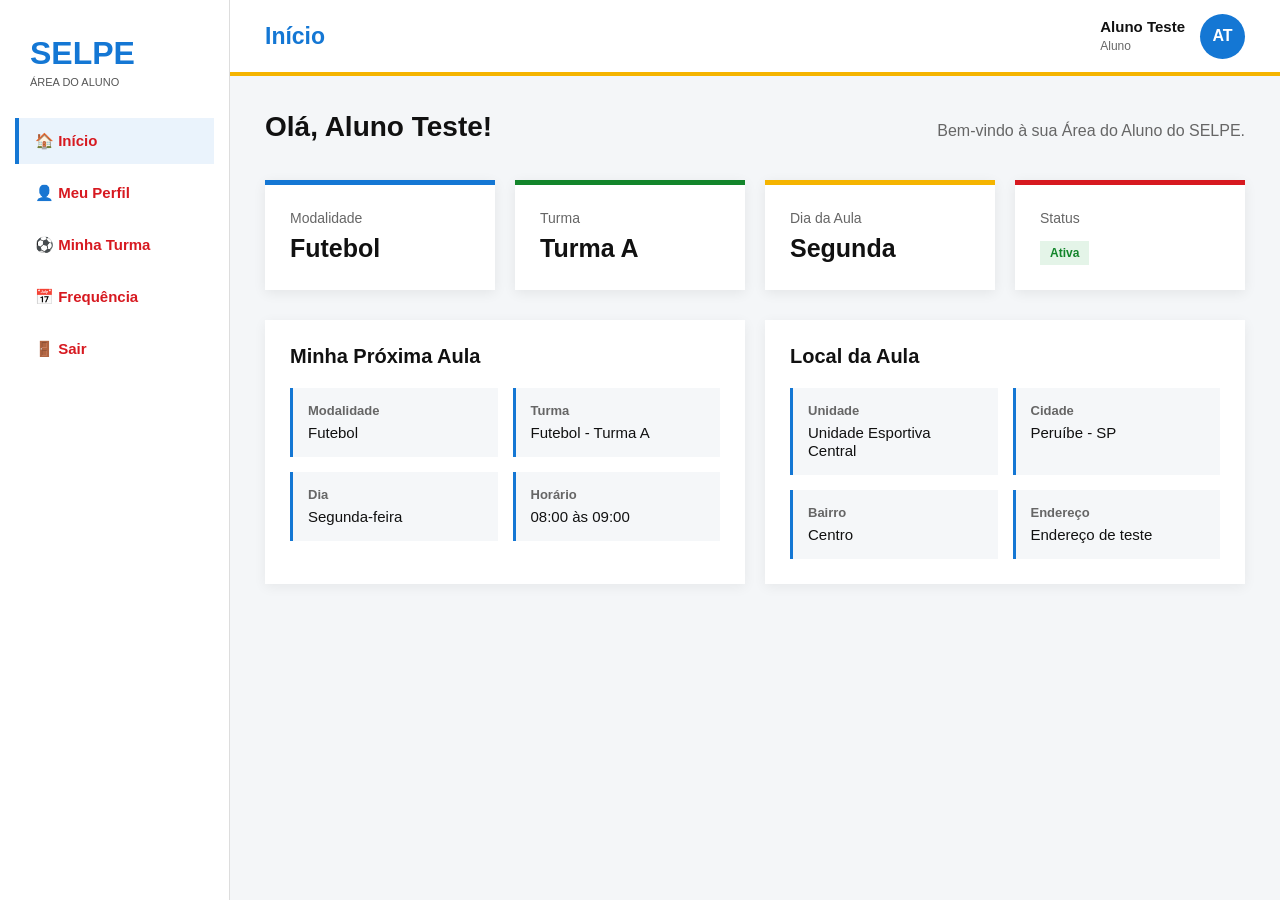
==== aluno.html @ 7cd57594 "Add files via upload Area do Aluno" ====
<!DOCTYPE html>
<html lang="pt-BR">
<head>
    <meta charset="UTF-8">
    <meta name="viewport" content="width=device-width, initial-scale=1.0">

    <title>Área do Aluno - SELPE</title>

    <style>
* {
    margin: 0;
    padding: 0;
    box-sizing: border-box;
}

body {
    font-family: Arial, Helvetica, sans-serif;
    background-color: #f4f6f8;
    color: #111111;
    min-height: 100vh;
}

button,
input,
select,
textarea {
    font-family: inherit;
}

button {
    cursor: pointer;
}

/* =========================
   ESTRUTURA PRINCIPAL
========================= */

.main {
    min-height: 100vh;
    display: flex;
    flex-direction: column;
}

/* =========================
   BARRA SUPERIOR
========================= */

.topbar {
    height: 76px;
    background-color: #ffffff;
    border-bottom: 4px solid #f5b400;

    display: flex;
    justify-content: space-between;
    align-items: center;

    padding: 0 35px;
}

.topbar h2 {
    font-size: 23px;
    color: #1477d4;
}

.aluno-top {
    display: flex;
    align-items: center;
    gap: 15px;
}

.aluno-top strong {
    font-size: 15px;
}

.aluno-top small {
    color: #666666;
    font-size: 12px;
}

.avatar {
    width: 45px;
    height: 45px;

    display: flex;
    justify-content: center;
    align-items: center;

    background-color: #1477d4;
    color: #ffffff;

    font-weight: bold;
    border-radius: 50%;
}

/* =========================
   ÁREA PRINCIPAL
========================= */

.main {
    margin-left: 230px;
}

.content {
    padding: 35px;
    overflow-y: auto;
}

/* =========================
   MENU LATERAL
========================= */

.sidebar {
    position: fixed;
    left: 0;
    top: 0;

    width: 230px;
    height: 100vh;

    background-color: #ffffff;
    border-right: 1px solid #dddddd;

    padding: 25px 15px;

    display: flex;
    flex-direction: column;
}

.logo {
    padding: 10px 15px 30px;
}

.logo h1 {
    font-size: 32px;
    color: #1477d4;
    font-weight: 900;
}

.logo p {
    margin-top: 4px;
    color: #555555;
    font-size: 11px;
    text-transform: uppercase;
}

.menu {
    list-style: none;

    display: flex;
    flex-direction: column;
    gap: 6px;
}

.menu li {
    width: 100%;
}

.menu button {
    width: 100%;

    border: none;
    border-left: 4px solid transparent;

    background-color: transparent;

    text-align: left;

    padding: 14px 16px;

    color: #444444;
    font-size: 15px;
    font-weight: bold;

    transition: 0.2s;
}

.menu button:hover {
    background-color: #f1f4f7;
}

.menu button.active {
    background-color: #eaf3fc;
    color: #1477d4;
    border-left-color: #1477d4;
}

/* =========================
   PÁGINAS
========================= */

.page {
    display: none;
}

.page.active {
    display: block;
}

/* =========================
   CABEÇALHO DA PÁGINA
========================= */

.welcome {
    display: flex;
    justify-content: space-between;
    align-items: center;

    margin-bottom: 30px;
}

.welcome h1 {
    font-size: 28px;
    margin-bottom: 7px;
}

.welcome p {
    color: #666666;
}

/* =========================
   CARDS
========================= */

.cards {
    display: grid;
    grid-template-columns: repeat(4, 1fr);

    gap: 20px;

    margin-bottom: 30px;
}

.card {
    background-color: #ffffff;

    border-top: 5px solid #1477d4;

    padding: 25px;

    box-shadow: 0 3px 12px rgba(0, 0, 0, 0.07);

    display: flex;
    flex-direction: column;

    gap: 8px;
}

.card:nth-child(2) {
    border-top-color: #13852b;
}

.card:nth-child(3) {
    border-top-color: #f5b400;
}

.card:nth-child(4) {
    border-top-color: #d71920;
}

.card h3 {
    color: #666666;
    font-size: 14px;
    font-weight: normal;
}

.card .value {
    font-size: 25px;
    font-weight: bold;
}

/* =========================
   STATUS
========================= */

.status {
    display: inline-block;

    padding: 5px 10px;

    font-size: 12px;
    font-weight: bold;
}

.status.ativo {
    background-color: #e4f4e8;
    color: #13852b;
}

/* =========================
   GRID DE PAINÉIS
========================= */

.grid {
    display: grid;
    grid-template-columns: 1fr 1fr;

    gap: 20px;
}

/* =========================
   PAINÉIS
========================= */

.box {
    background-color: #ffffff;

    padding: 25px;

    box-shadow: 0 3px 12px rgba(0, 0, 0, 0.06);

    margin-bottom: 25px;
}

.box h2 {
    margin-bottom: 20px;

    font-size: 20px;
}

/* =========================
   INFORMAÇÕES
========================= */

.info {
    display: grid;

    grid-template-columns: 1fr 1fr;

    gap: 15px;
}

.info-item {
    padding: 15px;

    background-color: #f5f7f9;

    border-left: 3px solid #1477d4;
}

.info-item strong {
    display: block;

    margin-bottom: 6px;

    color: #666666;

    font-size: 13px;
}

.info-item span {
    font-size: 15px;
}

/* =========================
   TABELA
========================= */

table {
    width: 100%;

    border-collapse: collapse;
}

th,
td {
    padding: 15px;

    text-align: left;

    border-bottom: 1px solid #eeeeee;
}

th {
    background-color: #1477d4;

    color: #ffffff;

    font-size: 14px;
}

td {
    font-size: 14px;
}

tr:hover td {
    background-color: #f7f9fb;
}

/* =========================
   FREQUÊNCIA
========================= */

.frequencia-vazia {
    background-color: #ffffff;

    padding: 35px;

    color: #777777;

    text-align: center;

    border: 1px dashed #cccccc;
}

.frequencia-vazia .icone {
    font-size: 40px;

    margin-bottom: 15px;
}

.frequencia-vazia h3 {
    color: #444444;

    margin-bottom: 8px;
}

/* =========================
   BOTÃO SAIR
========================= */

.menu button:last-child {
    color: #d71920;
}

.menu button:last-child:hover {
    background-color: #fff1f1;
}

/* =========================
   RESPONSIVO
========================= */

@media (max-width: 1100px) {

    .cards {
        grid-template-columns: repeat(2, 1fr);
    }

    .grid {
        grid-template-columns: 1fr;
    }
}

@media (max-width: 700px) {

    .sidebar {
        position: static;

        width: 100%;
        height: auto;

        border-right: none;
        border-bottom: 1px solid #dddddd;

        padding: 10px;
    }

    .logo {
        padding: 10px;

        text-align: center;
    }

    .menu {
        flex-direction: row;

        overflow-x: auto;

        gap: 5px;
    }

    .menu li {
        min-width: 130px;
    }

    .menu button {
        border-left: none;

        border-bottom: 3px solid transparent;

        white-space: nowrap;
    }

    .menu button.active {
        border-left: none;

        border-bottom-color: #1477d4;
    }

    .main {
        margin-left: 0;
    }

    .topbar {
        padding: 0 15px;
    }

    .content {
        padding: 20px;
    }

    .cards {
        grid-template-columns: 1fr;
    }

    .info {
        grid-template-columns: 1fr;
    }

    .welcome {
        display: block;
    }
}

@media (max-width: 450px) {

    .topbar h2 {
        font-size: 19px;
    }

    .aluno-top strong,
    .aluno-top small {
        display: none;
    }

    .content {
        padding: 15px;
    }

    .box {
        padding: 18px;
    }

    .card {
        padding: 20px;
    }

    table {
        min-width: 600px;
    }
}  
    </style>
</head>

<body>

    <!-- =========================
         MENU LATERAL
    ========================= -->

    <aside class="sidebar">

        <div class="logo">
            <h1>SELPE</h1>
            <p>Área do Aluno</p>
        </div>

        <ul class="menu">

            <li>
                <button class="active" onclick="mostrarPagina('inicio', this)">
                    🏠 Início
                </button>
            </li>

            <li>
                <button onclick="mostrarPagina('perfil', this)">
                    👤 Meu Perfil
                </button>
            </li>

            <li>
                <button onclick="mostrarPagina('turma', this)">
                    ⚽ Minha Turma
                </button>
            </li>

            <li>
                <button onclick="mostrarPagina('frequencia', this)">
                    📅 Frequência
                </button>
            </li>

            <li>
                <button onclick="sair()">
                    🚪 Sair
                </button>
            </li>

        </ul>

    </aside>


    <!-- =========================
         ÁREA PRINCIPAL
    ========================= -->

    <main class="main">

        <!-- TOPO -->

        <header class="topbar">

            <h2 id="tituloPagina">
                Início
            </h2>

            <div class="aluno-top">

                <div>
                    <strong>Aluno Teste</strong>
                    <br>
                    <small>Aluno</small>
                </div>

                <div class="avatar">
                    AT
                </div>

            </div>

        </header>


        <div class="content">


            <!-- =========================
                 INÍCIO
            ========================= -->

            <section id="inicio" class="page active">

                <div class="welcome">

                    <h1>Olá, Aluno Teste!</h1>

                    <p>
                        Bem-vindo à sua Área do Aluno do SELPE.
                    </p>

                </div>


                <div class="cards">

                    <div class="card">
                        <h3>Modalidade</h3>
                        <div class="value">Futebol</div>
                    </div>

                    <div class="card">
                        <h3>Turma</h3>
                        <div class="value">Turma A</div>
                    </div>

                    <div class="card">
                        <h3>Dia da Aula</h3>
                        <div class="value">Segunda</div>
                    </div>

                    <div class="card">
                        <h3>Status</h3>
                        <div class="value">
                            <span class="status ativo">
                                Ativa
                            </span>
                        </div>
                    </div>

                </div>


                <div class="grid">

                    <div class="box">

                        <h2>Minha Próxima Aula</h2>

                        <div class="info">

                            <div class="info-item">
                                <strong>Modalidade</strong>
                                <span>Futebol</span>
                            </div>

                            <div class="info-item">
                                <strong>Turma</strong>
                                <span>Futebol - Turma A</span>
                            </div>

                            <div class="info-item">
                                <strong>Dia</strong>
                                <span>Segunda-feira</span>
                            </div>

                            <div class="info-item">
                                <strong>Horário</strong>
                                <span>08:00 às 09:00</span>
                            </div>

                        </div>

                    </div>


                    <div class="box">

                        <h2>Local da Aula</h2>

                        <div class="info">

                            <div class="info-item">
                                <strong>Unidade</strong>
                                <span>
                                    Unidade Esportiva Central
                                </span>
                            </div>

                            <div class="info-item">
                                <strong>Cidade</strong>
                                <span>Peruíbe - SP</span>
                            </div>

                            <div class="info-item">
                                <strong>Bairro</strong>
                                <span>Centro</span>
                            </div>

                            <div class="info-item">
                                <strong>Endereço</strong>
                                <span>Endereço de teste</span>
                            </div>

                        </div>

                    </div>

                </div>

            </section>


            <!-- =========================
                 PERFIL
            ========================= -->

            <section id="perfil" class="page">

                <div class="box">

                    <h2>Meu Perfil</h2>

                    <div class="info">

                        <div class="info-item">
                            <strong>Nome completo</strong>
                            <span>Aluno Teste</span>
                        </div>

                        <div class="info-item">
                            <strong>CPF</strong>
                            <span>000.000.000-00</span>
                        </div>

                        <div class="info-item">
                            <strong>Data de nascimento</strong>
                            <span>01/01/2010</span>
                        </div>

                        <div class="info-item">
                            <strong>Telefone</strong>
                            <span>(13) 99999-9999</span>
                        </div>

                        <div class="info-item">
                            <strong>E-mail</strong>
                            <span>aluno@teste.com</span>
                        </div>

                        <div class="info-item">
                            <strong>Cidade</strong>
                            <span>Peruíbe - SP</span>
                        </div>

                        <div class="info-item">
                            <strong>Status</strong>
                            <span>
                                <span class="status ativo">
                                    Ativo
                                </span>
                            </span>
                        </div>

                    </div>

                </div>

            </section>


            <!-- =========================
                 TURMA
            ========================= -->

            <section id="turma" class="page">

                <div class="box">

                    <h2>Minha Turma</h2>

                    <table>

                        <thead>
                            <tr>
                                <th>Informação</th>
                                <th>Dados</th>
                            </tr>
                        </thead>

                        <tbody>

                            <tr>
                                <td>Turma</td>
                                <td>Futebol - Turma A</td>
                            </tr>

                            <tr>
                                <td>Modalidade</td>
                                <td>Futebol</td>
                            </tr>

                            <tr>
                                <td>Dia</td>
                                <td>Segunda-feira</td>
                            </tr>

                            <tr>
                                <td>Horário</td>
                                <td>08:00 às 09:00</td>
                            </tr>

                            <tr>
                                <td>Unidade</td>
                                <td>Unidade Esportiva Central</td>
                            </tr>

                            <tr>
                                <td>Localização</td>
                                <td>Centro - Peruíbe/SP</td>
                            </tr>

                            <tr>
                                <td>Inscrição</td>
                                <td>
                                    <span class="status ativo">
                                        Ativa
                                    </span>
                                </td>
                            </tr>

                        </tbody>

                    </table>

                </div>

            </section>


            <!-- =========================
                 FREQUÊNCIA
            ========================= -->

            <section id="frequencia" class="page">

                <div class="box">

                    <h2>Minha Frequência</h2>

                    <div class="frequencia-vazia">

                        <div class="icone">
                            📅
                        </div>

                        <h3>
                            Nenhum registro de frequência
                        </h3>

                        <p>
                            Ainda não existem registros de presença
                            cadastrados para este aluno.
                        </p>

                    </div>

                </div>

            </section>

        </div>

    </main>


    <!-- =========================
         JAVASCRIPT
    ========================= -->

    <script>

        function mostrarPagina(pagina, botao) {

            // Esconde todas as páginas
            const paginas = document.querySelectorAll(".page");

            paginas.forEach(function(page) {
                page.classList.remove("active");
            });


            // Mostra a página escolhida
            document.getElementById(pagina).classList.add("active");


            // Remove o active de todos os botões
            const botoes = document.querySelectorAll(".menu button");

            botoes.forEach(function(btn) {
                btn.classList.remove("active");
            });


            // Ativa o botão selecionado
            botao.classList.add("active");


            // Altera o título da página
            const titulos = {
                inicio: "Início",
                perfil: "Meu Perfil",
                turma: "Minha Turma",
                frequencia: "Frequência"
            };

            document.getElementById("tituloPagina").textContent =
                titulos[pagina];
        }


        function sair() {

            alert("Você saiu da Área do Aluno.");

            // Volta para a página inicial
            mostrarPagina(
                "inicio",
                document.querySelector(".menu button")
            );
        }

    </script>

</body>
</html>
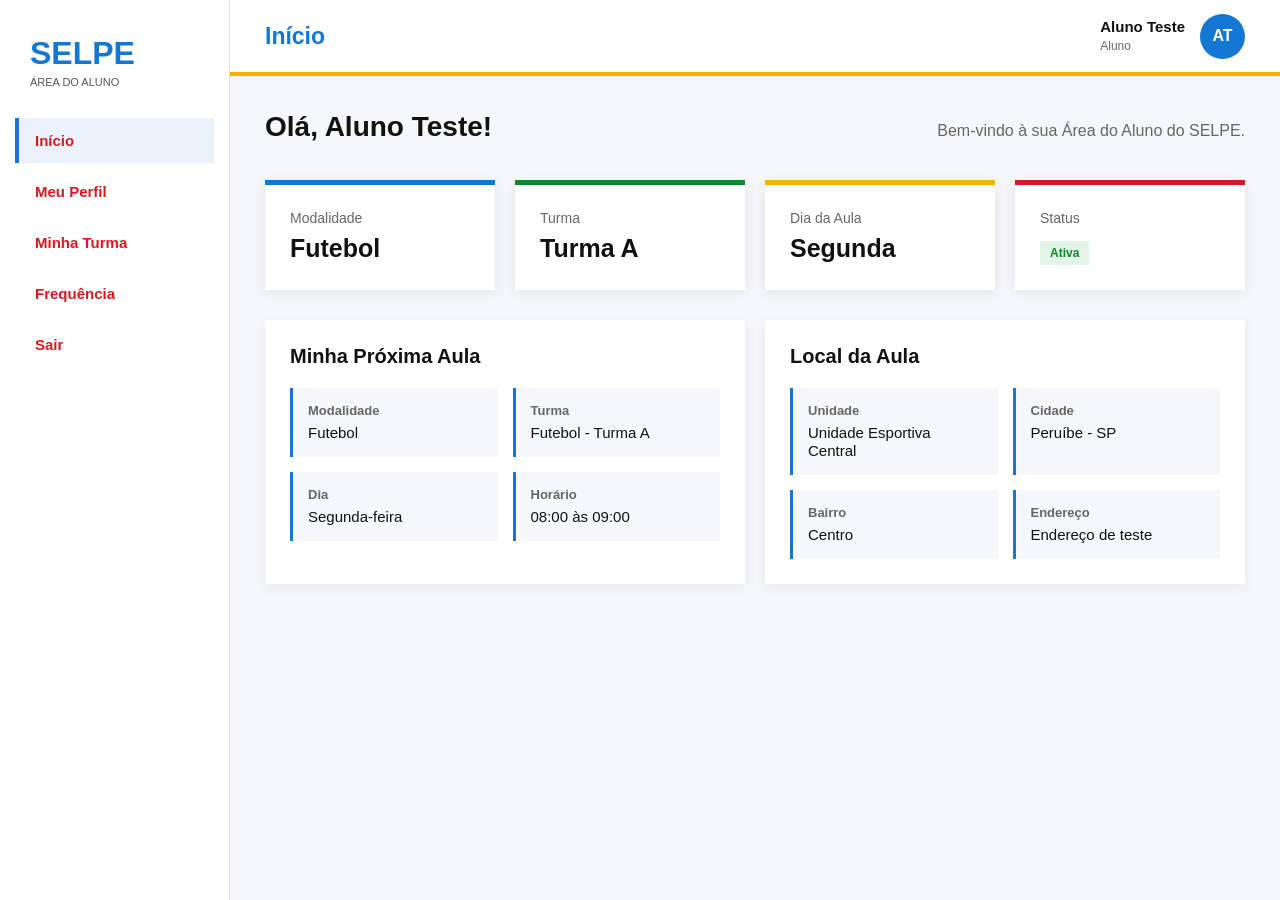
==== commit aab2db05: "Update aluno.html" ====
--- a/aluno.html
+++ b/aluno.html
@@ -31,20 +31,12 @@
     cursor: pointer;
 }
 
-/* =========================
-   ESTRUTURA PRINCIPAL
-========================= */
-
 .main {
     min-height: 100vh;
     display: flex;
     flex-direction: column;
 }
 
-/* =========================
-   BARRA SUPERIOR
-========================= */
-
 .topbar {
     height: 76px;
     background-color: #ffffff;
@@ -92,10 +84,6 @@
     border-radius: 50%;
 }
 
-/* =========================
-   ÁREA PRINCIPAL
-========================= */
-
 .main {
     margin-left: 230px;
 }
@@ -104,10 +92,6 @@
     padding: 35px;
     overflow-y: auto;
 }
-
-/* =========================
-   MENU LATERAL
-========================= */
 
 .sidebar {
     position: fixed;
@@ -184,10 +168,6 @@
     border-left-color: #1477d4;
 }
 
-/* =========================
-   PÁGINAS
-========================= */
-
 .page {
     display: none;
 }
@@ -195,10 +175,6 @@
 .page.active {
     display: block;
 }
-
-/* =========================
-   CABEÇALHO DA PÁGINA
-========================= */
 
 .welcome {
     display: flex;
@@ -217,10 +193,6 @@
     color: #666666;
 }
 
-/* =========================
-   CARDS
-========================= */
-
 .cards {
     display: grid;
     grid-template-columns: repeat(4, 1fr);
@@ -268,10 +240,6 @@
     font-weight: bold;
 }
 
-/* =========================
-   STATUS
-========================= */
-
 .status {
     display: inline-block;
 
@@ -286,10 +254,6 @@
     color: #13852b;
 }
 
-/* =========================
-   GRID DE PAINÉIS
-========================= */
-
 .grid {
     display: grid;
     grid-template-columns: 1fr 1fr;
@@ -297,10 +261,6 @@
     gap: 20px;
 }
 
-/* =========================
-   PAINÉIS
-========================= */
-
 .box {
     background-color: #ffffff;
 
@@ -317,10 +277,6 @@
     font-size: 20px;
 }
 
-/* =========================
-   INFORMAÇÕES
-========================= */
-
 .info {
     display: grid;
 
@@ -350,10 +306,6 @@
 .info-item span {
     font-size: 15px;
 }
-
-/* =========================
-   TABELA
-========================= */
 
 table {
     width: 100%;
@@ -386,10 +338,6 @@
     background-color: #f7f9fb;
 }
 
-/* =========================
-   FREQUÊNCIA
-========================= */
-
 .frequencia-vazia {
     background-color: #ffffff;
 
@@ -414,10 +362,6 @@
     margin-bottom: 8px;
 }
 
-/* =========================
-   BOTÃO SAIR
-========================= */
-
 .menu button:last-child {
     color: #d71920;
 }
@@ -425,10 +369,6 @@
 .menu button:last-child:hover {
     background-color: #fff1f1;
 }
-
-/* =========================
-   RESPONSIVO
-========================= */
 
 @media (max-width: 1100px) {
 
@@ -544,9 +484,6 @@
 
 <body>
 
-    <!-- =========================
-         MENU LATERAL
-    ========================= -->
 
     <aside class="sidebar">
 
@@ -559,42 +496,37 @@
 
             <li>
                 <button class="active" onclick="mostrarPagina('inicio', this)">
-                    🏠 Início
+                     Início
                 </button>
             </li>
 
             <li>
                 <button onclick="mostrarPagina('perfil', this)">
-                    👤 Meu Perfil
+                 Meu Perfil
                 </button>
             </li>
 
             <li>
                 <button onclick="mostrarPagina('turma', this)">
-                    ⚽ Minha Turma
+                    Minha Turma
                 </button>
             </li>
 
             <li>
                 <button onclick="mostrarPagina('frequencia', this)">
-                    📅 Frequência
+                    Frequência
                 </button>
             </li>
 
             <li>
                 <button onclick="sair()">
-                    🚪 Sair
+                     Sair
                 </button>
             </li>
 
         </ul>
 
     </aside>
-
-
-    <!-- =========================
-         ÁREA PRINCIPAL
-    ========================= -->
 
     <main class="main">
 
@@ -624,11 +556,6 @@
 
 
         <div class="content">
-
-
-            <!-- =========================
-                 INÍCIO
-            ========================= -->
 
             <section id="inicio" class="page active">
 
@@ -741,11 +668,6 @@
 
             </section>
 
-
-            <!-- =========================
-                 PERFIL
-            ========================= -->
-
             <section id="perfil" class="page">
 
                 <div class="box">
@@ -799,11 +721,6 @@
 
             </section>
 
-
-            <!-- =========================
-                 TURMA
-            ========================= -->
-
             <section id="turma" class="page">
 
                 <div class="box">
@@ -864,14 +781,317 @@
 
                     </table>
 
+                </div><!DOCTYPE html>
+<html lang="pt-BR">
+<head>
+    <meta charset="UTF-8">
+    <meta name="viewport" content="width=device-width, initial-scale=1.0">
+
+    <title>Área do Aluno - SELPE</title>
+    <link rel="stylesheet" href="aluno.css">
+</head>
+
+<body>
+
+    <aside class="sidebar">
+
+        <div class="logo">
+            <h1>SELPE</h1>
+            <p>Área do Aluno</p>
+        </div>
+
+        <ul class="menu">
+
+            <li>
+                <button class="active" onclick="mostrarPagina('inicio', this)">
+                     Início
+                </button>
+            </li>
+
+            <li>
+                <button onclick="mostrarPagina('perfil', this)">
+                     Meu Perfil
+                </button>
+            </li>
+
+            <li>
+                <button onclick="mostrarPagina('turma', this)">
+                     Minha Turma
+                </button>
+            </li>
+
+            <li>
+                <button onclick="mostrarPagina('frequencia', this)">
+                     Frequência
+                </button>
+            </li>
+
+            <li>
+                <button onclick="sair()">
+                     Sair
+                </button>
+            </li>
+
+        </ul>
+
+    </aside>
+
+    <main class="main">
+
+        <!-- TOPO -->
+
+        <header class="topbar">
+
+            <h2 id="tituloPagina">
+                Início
+            </h2>
+
+            <div class="aluno-top">
+
+                <div>
+                    <strong>Aluno Teste</strong>
+                    <br>
+                    <small>Aluno</small>
+                </div>
+
+                <div class="avatar">
+                    AT
+                </div>
+
+            </div>
+
+        </header>
+
+
+        <div class="content">
+
+            <section id="inicio" class="page active">
+
+                <div class="welcome">
+
+                    <h1>Olá, Aluno Teste!</h1>
+
+                    <p>
+                        Bem-vindo à sua Área do Aluno do SELPE.
+                    </p>
+
+                </div>
+
+
+                <div class="cards">
+
+                    <div class="card">
+                        <h3>Modalidade</h3>
+                        <div class="value">Futebol</div>
+                    </div>
+
+                    <div class="card">
+                        <h3>Turma</h3>
+                        <div class="value">Turma A</div>
+                    </div>
+
+                    <div class="card">
+                        <h3>Dia da Aula</h3>
+                        <div class="value">Segunda</div>
+                    </div>
+
+                    <div class="card">
+                        <h3>Status</h3>
+                        <div class="value">
+                            <span class="status ativo">
+                                Ativa
+                            </span>
+                        </div>
+                    </div>
+
+                </div>
+
+
+                <div class="grid">
+
+                    <div class="box">
+
+                        <h2>Minha Próxima Aula</h2>
+
+                        <div class="info">
+
+                            <div class="info-item">
+                                <strong>Modalidade</strong>
+                                <span>Futebol</span>
+                            </div>
+
+                            <div class="info-item">
+                                <strong>Turma</strong>
+                                <span>Futebol - Turma A</span>
+                            </div>
+
+                            <div class="info-item">
+                                <strong>Dia</strong>
+                                <span>Segunda-feira</span>
+                            </div>
+
+                            <div class="info-item">
+                                <strong>Horário</strong>
+                                <span>08:00 às 09:00</span>
+                            </div>
+
+                        </div>
+
+                    </div>
+
+
+                    <div class="box">
+
+                        <h2>Local da Aula</h2>
+
+                        <div class="info">
+
+                            <div class="info-item">
+                                <strong>Unidade</strong>
+                                <span>
+                                    Unidade Esportiva Central
+                                </span>
+                            </div>
+
+                            <div class="info-item">
+                                <strong>Cidade</strong>
+                                <span>Peruíbe - SP</span>
+                            </div>
+
+                            <div class="info-item">
+                                <strong>Bairro</strong>
+                                <span>Centro</span>
+                            </div>
+
+                            <div class="info-item">
+                                <strong>Endereço</strong>
+                                <span>Endereço de teste</span>
+                            </div>
+
+                        </div>
+
+                    </div>
+
                 </div>
 
             </section>
 
-
-            <!-- =========================
-                 FREQUÊNCIA
-            ========================= -->
+            <section id="perfil" class="page">
+
+                <div class="box">
+
+                    <h2>Meu Perfil</h2>
+
+                    <div class="info">
+
+                        <div class="info-item">
+                            <strong>Nome completo</strong>
+                            <span>Aluno Teste</span>
+                        </div>
+
+                        <div class="info-item">
+                            <strong>CPF</strong>
+                            <span>000.000.000-00</span>
+                        </div>
+
+                        <div class="info-item">
+                            <strong>Data de nascimento</strong>
+                            <span>01/01/2010</span>
+                        </div>
+
+                        <div class="info-item">
+                            <strong>Telefone</strong>
+                            <span>(13) 99999-9999</span>
+                        </div>
+
+                        <div class="info-item">
+                            <strong>E-mail</strong>
+                            <span>aluno@teste.com</span>
+                        </div>
+
+                        <div class="info-item">
+                            <strong>Cidade</strong>
+                            <span>Peruíbe - SP</span>
+                        </div>
+
+                        <div class="info-item">
+                            <strong>Status</strong>
+                            <span>
+                                <span class="status ativo">
+                                    Ativo
+                                </span>
+                            </span>
+                        </div>
+
+                    </div>
+
+                </div>
+
+            </section>
+
+            <section id="turma" class="page">
+
+                <div class="box">
+
+                    <h2>Minha Turma</h2>
+
+                    <table>
+
+                        <thead>
+                            <tr>
+                                <th>Informação</th>
+                                <th>Dados</th>
+                            </tr>
+                        </thead>
+
+                        <tbody>
+
+                            <tr>
+                                <td>Turma</td>
+                                <td>Futebol - Turma A</td>
+                            </tr>
+
+                            <tr>
+                                <td>Modalidade</td>
+                                <td>Futebol</td>
+                            </tr>
+
+                            <tr>
+                                <td>Dia</td>
+                                <td>Segunda-feira</td>
+                            </tr>
+
+                            <tr>
+                                <td>Horário</td>
+                                <td>08:00 às 09:00</td>
+                            </tr>
+
+                            <tr>
+                                <td>Unidade</td>
+                                <td>Unidade Esportiva Central</td>
+                            </tr>
+
+                            <tr>
+                                <td>Localização</td>
+                                <td>Centro - Peruíbe/SP</td>
+                            </tr>
+
+                            <tr>
+                                <td>Inscrição</td>
+                                <td>
+                                    <span class="status ativo">
+                                        Ativa
+                                    </span>
+                                </td>
+                            </tr>
+
+                        </tbody>
+
+                    </table>
+
+                </div>
+
+            </section>
 
             <section id="frequencia" class="page">
 
@@ -882,7 +1102,7 @@
                     <div class="frequencia-vazia">
 
                         <div class="icone">
-                            📅
+                            
                         </div>
 
                         <h3>
@@ -904,64 +1124,41 @@
 
     </main>
 
-
-    <!-- =========================
-         JAVASCRIPT
-    ========================= -->
-
-    <script>
-
-        function mostrarPagina(pagina, botao) {
-
-            // Esconde todas as páginas
-            const paginas = document.querySelectorAll(".page");
-
-            paginas.forEach(function(page) {
-                page.classList.remove("active");
-            });
-
-
-            // Mostra a página escolhida
-            document.getElementById(pagina).classList.add("active");
-
-
-            // Remove o active de todos os botões
-            const botoes = document.querySelectorAll(".menu button");
-
-            botoes.forEach(function(btn) {
-                btn.classList.remove("active");
-            });
-
-
-            // Ativa o botão selecionado
-            botao.classList.add("active");
-
-
-            // Altera o título da página
-            const titulos = {
-                inicio: "Início",
-                perfil: "Meu Perfil",
-                turma: "Minha Turma",
-                frequencia: "Frequência"
-            };
-
-            document.getElementById("tituloPagina").textContent =
-                titulos[pagina];
-        }
-
-
-        function sair() {
-
-            alert("Você saiu da Área do Aluno.");
-
-            // Volta para a página inicial
-            mostrarPagina(
-                "inicio",
-                document.querySelector(".menu button")
-            );
-        }
-
-    </script>
-
+    <script src="aluno.js"></script>
 </body>
-</html>+</html>
+
+            </section>
+
+            <section id="frequencia" class="page">
+
+                <div class="box">
+
+                    <h2>Minha Frequência</h2>
+
+                    <div class="frequencia-vazia">
+
+                        <div class="icone">
+                            
+                        </div>
+
+                        <h3>
+                            Nenhum registro de frequência
+                        </h3>
+
+                        <p>
+                            Ainda não existem registros de presença
+                            cadastrados para este aluno.
+                        </p>
+
+                    </div>
+
+                </div>
+
+            </section>
+
+        </div>
+
+    </main>
+</body>
+</html>
--- a/aluno.css
+++ b/aluno.css
@@ -0,0 +1,532 @@
+* {
+    margin: 0;
+    padding: 0;
+    box-sizing: border-box;
+}
+
+body {
+    font-family: Arial, Helvetica, sans-serif;
+    background-color: #f4f6f8;
+    color: #111111;
+    min-height: 100vh;
+}
+
+button,
+input,
+select,
+textarea {
+    font-family: inherit;
+}
+
+button {
+    cursor: pointer;
+}
+
+/* =========================
+   ESTRUTURA PRINCIPAL
+========================= */
+
+.main {
+    min-height: 100vh;
+    display: flex;
+    flex-direction: column;
+}
+
+/* =========================
+   BARRA SUPERIOR
+========================= */
+
+.topbar {
+    height: 76px;
+    background-color: #ffffff;
+    border-bottom: 4px solid #f5b400;
+
+    display: flex;
+    justify-content: space-between;
+    align-items: center;
+
+    padding: 0 35px;
+}
+
+.topbar h2 {
+    font-size: 23px;
+    color: #1477d4;
+}
+
+.aluno-top {
+    display: flex;
+    align-items: center;
+    gap: 15px;
+}
+
+.aluno-top strong {
+    font-size: 15px;
+}
+
+.aluno-top small {
+    color: #666666;
+    font-size: 12px;
+}
+
+.avatar {
+    width: 45px;
+    height: 45px;
+
+    display: flex;
+    justify-content: center;
+    align-items: center;
+
+    background-color: #1477d4;
+    color: #ffffff;
+
+    font-weight: bold;
+    border-radius: 50%;
+}
+
+/* =========================
+   ÁREA PRINCIPAL
+========================= */
+
+.main {
+    margin-left: 230px;
+}
+
+.content {
+    padding: 35px;
+    overflow-y: auto;
+}
+
+/* =========================
+   MENU LATERAL
+========================= */
+
+.sidebar {
+    position: fixed;
+    left: 0;
+    top: 0;
+
+    width: 230px;
+    height: 100vh;
+
+    background-color: #ffffff;
+    border-right: 1px solid #dddddd;
+
+    padding: 25px 15px;
+
+    display: flex;
+    flex-direction: column;
+}
+
+.logo {
+    padding: 10px 15px 30px;
+}
+
+.logo h1 {
+    font-size: 32px;
+    color: #1477d4;
+    font-weight: 900;
+}
+
+.logo p {
+    margin-top: 4px;
+    color: #555555;
+    font-size: 11px;
+    text-transform: uppercase;
+}
+
+.menu {
+    list-style: none;
+
+    display: flex;
+    flex-direction: column;
+    gap: 6px;
+}
+
+.menu li {
+    width: 100%;
+}
+
+.menu button {
+    width: 100%;
+
+    border: none;
+    border-left: 4px solid transparent;
+
+    background-color: transparent;
+
+    text-align: left;
+
+    padding: 14px 16px;
+
+    color: #444444;
+    font-size: 15px;
+    font-weight: bold;
+
+    transition: 0.2s;
+}
+
+.menu button:hover {
+    background-color: #f1f4f7;
+}
+
+.menu button.active {
+    background-color: #eaf3fc;
+    color: #1477d4;
+    border-left-color: #1477d4;
+}
+
+/* =========================
+   PÁGINAS
+========================= */
+
+.page {
+    display: none;
+}
+
+.page.active {
+    display: block;
+}
+
+/* =========================
+   CABEÇALHO DA PÁGINA
+========================= */
+
+.welcome {
+    display: flex;
+    justify-content: space-between;
+    align-items: center;
+
+    margin-bottom: 30px;
+}
+
+.welcome h1 {
+    font-size: 28px;
+    margin-bottom: 7px;
+}
+
+.welcome p {
+    color: #666666;
+}
+
+/* =========================
+   CARDS
+========================= */
+
+.cards {
+    display: grid;
+    grid-template-columns: repeat(4, 1fr);
+
+    gap: 20px;
+
+    margin-bottom: 30px;
+}
+
+.card {
+    background-color: #ffffff;
+
+    border-top: 5px solid #1477d4;
+
+    padding: 25px;
+
+    box-shadow: 0 3px 12px rgba(0, 0, 0, 0.07);
+
+    display: flex;
+    flex-direction: column;
+
+    gap: 8px;
+}
+
+.card:nth-child(2) {
+    border-top-color: #13852b;
+}
+
+.card:nth-child(3) {
+    border-top-color: #f5b400;
+}
+
+.card:nth-child(4) {
+    border-top-color: #d71920;
+}
+
+.card h3 {
+    color: #666666;
+    font-size: 14px;
+    font-weight: normal;
+}
+
+.card .value {
+    font-size: 25px;
+    font-weight: bold;
+}
+
+/* =========================
+   STATUS
+========================= */
+
+.status {
+    display: inline-block;
+
+    padding: 5px 10px;
+
+    font-size: 12px;
+    font-weight: bold;
+}
+
+.status.ativo {
+    background-color: #e4f4e8;
+    color: #13852b;
+}
+
+/* =========================
+   GRID DE PAINÉIS
+========================= */
+
+.grid {
+    display: grid;
+    grid-template-columns: 1fr 1fr;
+
+    gap: 20px;
+}
+
+/* =========================
+   PAINÉIS
+========================= */
+
+.box {
+    background-color: #ffffff;
+
+    padding: 25px;
+
+    box-shadow: 0 3px 12px rgba(0, 0, 0, 0.06);
+
+    margin-bottom: 25px;
+}
+
+.box h2 {
+    margin-bottom: 20px;
+
+    font-size: 20px;
+}
+
+/* =========================
+   INFORMAÇÕES
+========================= */
+
+.info {
+    display: grid;
+
+    grid-template-columns: 1fr 1fr;
+
+    gap: 15px;
+}
+
+.info-item {
+    padding: 15px;
+
+    background-color: #f5f7f9;
+
+    border-left: 3px solid #1477d4;
+}
+
+.info-item strong {
+    display: block;
+
+    margin-bottom: 6px;
+
+    color: #666666;
+
+    font-size: 13px;
+}
+
+.info-item span {
+    font-size: 15px;
+}
+
+/* =========================
+   TABELA
+========================= */
+
+table {
+    width: 100%;
+
+    border-collapse: collapse;
+}
+
+th,
+td {
+    padding: 15px;
+
+    text-align: left;
+
+    border-bottom: 1px solid #eeeeee;
+}
+
+th {
+    background-color: #1477d4;
+
+    color: #ffffff;
+
+    font-size: 14px;
+}
+
+td {
+    font-size: 14px;
+}
+
+tr:hover td {
+    background-color: #f7f9fb;
+}
+
+/* =========================
+   FREQUÊNCIA
+========================= */
+
+.frequencia-vazia {
+    background-color: #ffffff;
+
+    padding: 35px;
+
+    color: #777777;
+
+    text-align: center;
+
+    border: 1px dashed #cccccc;
+}
+
+.frequencia-vazia .icone {
+    font-size: 40px;
+
+    margin-bottom: 15px;
+}
+
+.frequencia-vazia h3 {
+    color: #444444;
+
+    margin-bottom: 8px;
+}
+
+/* =========================
+   BOTÃO SAIR
+========================= */
+
+.menu button:last-child {
+    color: #d71920;
+}
+
+.menu button:last-child:hover {
+    background-color: #fff1f1;
+}
+
+/* =========================
+   RESPONSIVO
+========================= */
+
+@media (max-width: 1100px) {
+
+    .cards {
+        grid-template-columns: repeat(2, 1fr);
+    }
+
+    .grid {
+        grid-template-columns: 1fr;
+    }
+}
+
+@media (max-width: 700px) {
+
+    .sidebar {
+        position: static;
+
+        width: 100%;
+        height: auto;
+
+        border-right: none;
+        border-bottom: 1px solid #dddddd;
+
+        padding: 10px;
+    }
+
+    .logo {
+        padding: 10px;
+
+        text-align: center;
+    }
+
+    .menu {
+        flex-direction: row;
+
+        overflow-x: auto;
+
+        gap: 5px;
+    }
+
+    .menu li {
+        min-width: 130px;
+    }
+
+    .menu button {
+        border-left: none;
+
+        border-bottom: 3px solid transparent;
+
+        white-space: nowrap;
+    }
+
+    .menu button.active {
+        border-left: none;
+
+        border-bottom-color: #1477d4;
+    }
+
+    .main {
+        margin-left: 0;
+    }
+
+    .topbar {
+        padding: 0 15px;
+    }
+
+    .content {
+        padding: 20px;
+    }
+
+    .cards {
+        grid-template-columns: 1fr;
+    }
+
+    .info {
+        grid-template-columns: 1fr;
+    }
+
+    .welcome {
+        display: block;
+    }
+}
+
+@media (max-width: 450px) {
+
+    .topbar h2 {
+        font-size: 19px;
+    }
+
+    .aluno-top strong,
+    .aluno-top small {
+        display: none;
+    }
+
+    .content {
+        padding: 15px;
+    }
+
+    .box {
+        padding: 18px;
+    }
+
+    .card {
+        padding: 20px;
+    }
+
+    table {
+        min-width: 600px;
+    }
+}  
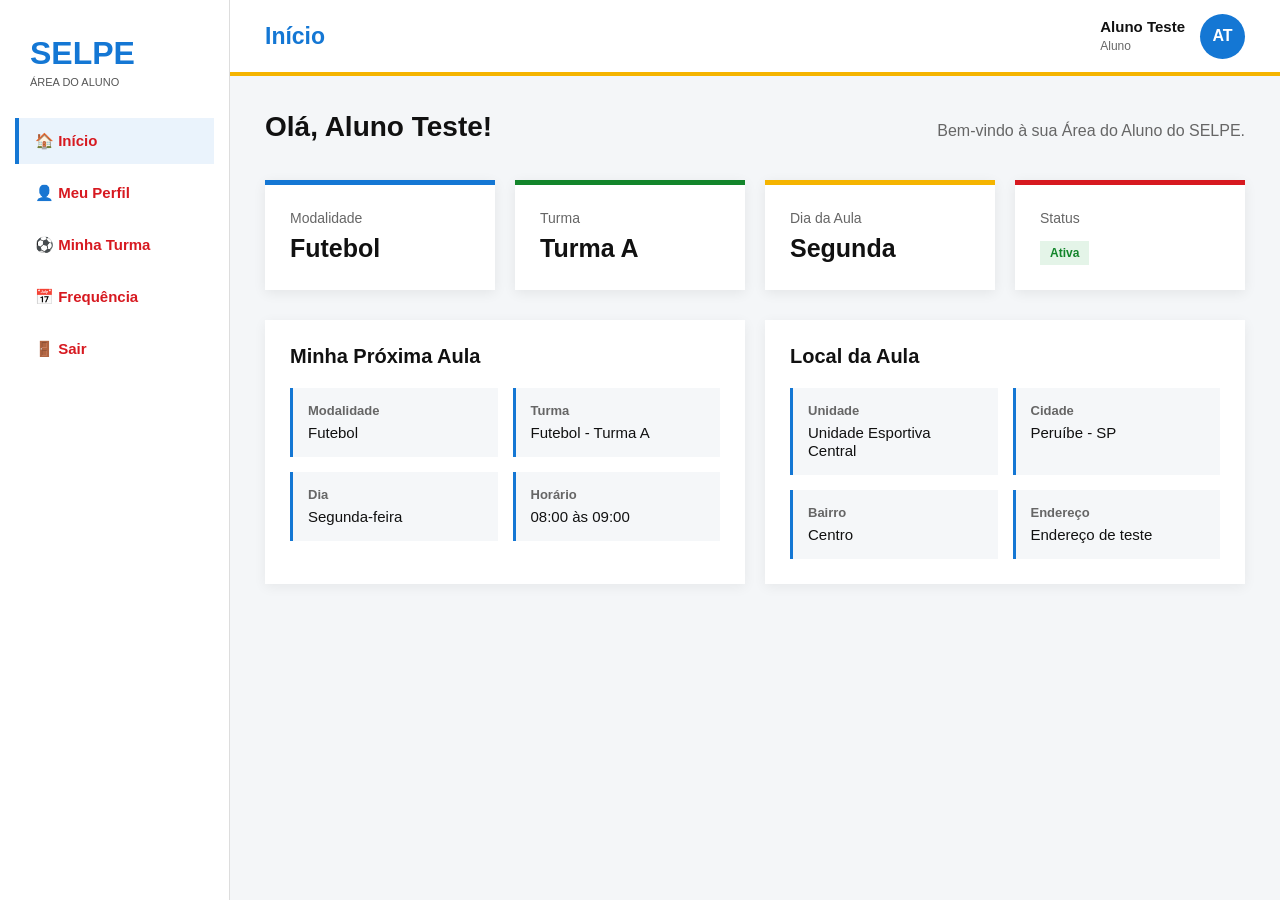
==== commit 3c664d86: "Update aluno.html atualização do codigo" ====
--- a/aluno.html
+++ b/aluno.html
@@ -5,485 +5,10 @@
     <meta name="viewport" content="width=device-width, initial-scale=1.0">
 
     <title>Área do Aluno - SELPE</title>
-
-    <style>
-* {
-    margin: 0;
-    padding: 0;
-    box-sizing: border-box;
-}
-
-body {
-    font-family: Arial, Helvetica, sans-serif;
-    background-color: #f4f6f8;
-    color: #111111;
-    min-height: 100vh;
-}
-
-button,
-input,
-select,
-textarea {
-    font-family: inherit;
-}
-
-button {
-    cursor: pointer;
-}
-
-.main {
-    min-height: 100vh;
-    display: flex;
-    flex-direction: column;
-}
-
-.topbar {
-    height: 76px;
-    background-color: #ffffff;
-    border-bottom: 4px solid #f5b400;
-
-    display: flex;
-    justify-content: space-between;
-    align-items: center;
-
-    padding: 0 35px;
-}
-
-.topbar h2 {
-    font-size: 23px;
-    color: #1477d4;
-}
-
-.aluno-top {
-    display: flex;
-    align-items: center;
-    gap: 15px;
-}
-
-.aluno-top strong {
-    font-size: 15px;
-}
-
-.aluno-top small {
-    color: #666666;
-    font-size: 12px;
-}
-
-.avatar {
-    width: 45px;
-    height: 45px;
-
-    display: flex;
-    justify-content: center;
-    align-items: center;
-
-    background-color: #1477d4;
-    color: #ffffff;
-
-    font-weight: bold;
-    border-radius: 50%;
-}
-
-.main {
-    margin-left: 230px;
-}
-
-.content {
-    padding: 35px;
-    overflow-y: auto;
-}
-
-.sidebar {
-    position: fixed;
-    left: 0;
-    top: 0;
-
-    width: 230px;
-    height: 100vh;
-
-    background-color: #ffffff;
-    border-right: 1px solid #dddddd;
-
-    padding: 25px 15px;
-
-    display: flex;
-    flex-direction: column;
-}
-
-.logo {
-    padding: 10px 15px 30px;
-}
-
-.logo h1 {
-    font-size: 32px;
-    color: #1477d4;
-    font-weight: 900;
-}
-
-.logo p {
-    margin-top: 4px;
-    color: #555555;
-    font-size: 11px;
-    text-transform: uppercase;
-}
-
-.menu {
-    list-style: none;
-
-    display: flex;
-    flex-direction: column;
-    gap: 6px;
-}
-
-.menu li {
-    width: 100%;
-}
-
-.menu button {
-    width: 100%;
-
-    border: none;
-    border-left: 4px solid transparent;
-
-    background-color: transparent;
-
-    text-align: left;
-
-    padding: 14px 16px;
-
-    color: #444444;
-    font-size: 15px;
-    font-weight: bold;
-
-    transition: 0.2s;
-}
-
-.menu button:hover {
-    background-color: #f1f4f7;
-}
-
-.menu button.active {
-    background-color: #eaf3fc;
-    color: #1477d4;
-    border-left-color: #1477d4;
-}
-
-.page {
-    display: none;
-}
-
-.page.active {
-    display: block;
-}
-
-.welcome {
-    display: flex;
-    justify-content: space-between;
-    align-items: center;
-
-    margin-bottom: 30px;
-}
-
-.welcome h1 {
-    font-size: 28px;
-    margin-bottom: 7px;
-}
-
-.welcome p {
-    color: #666666;
-}
-
-.cards {
-    display: grid;
-    grid-template-columns: repeat(4, 1fr);
-
-    gap: 20px;
-
-    margin-bottom: 30px;
-}
-
-.card {
-    background-color: #ffffff;
-
-    border-top: 5px solid #1477d4;
-
-    padding: 25px;
-
-    box-shadow: 0 3px 12px rgba(0, 0, 0, 0.07);
-
-    display: flex;
-    flex-direction: column;
-
-    gap: 8px;
-}
-
-.card:nth-child(2) {
-    border-top-color: #13852b;
-}
-
-.card:nth-child(3) {
-    border-top-color: #f5b400;
-}
-
-.card:nth-child(4) {
-    border-top-color: #d71920;
-}
-
-.card h3 {
-    color: #666666;
-    font-size: 14px;
-    font-weight: normal;
-}
-
-.card .value {
-    font-size: 25px;
-    font-weight: bold;
-}
-
-.status {
-    display: inline-block;
-
-    padding: 5px 10px;
-
-    font-size: 12px;
-    font-weight: bold;
-}
-
-.status.ativo {
-    background-color: #e4f4e8;
-    color: #13852b;
-}
-
-.grid {
-    display: grid;
-    grid-template-columns: 1fr 1fr;
-
-    gap: 20px;
-}
-
-.box {
-    background-color: #ffffff;
-
-    padding: 25px;
-
-    box-shadow: 0 3px 12px rgba(0, 0, 0, 0.06);
-
-    margin-bottom: 25px;
-}
-
-.box h2 {
-    margin-bottom: 20px;
-
-    font-size: 20px;
-}
-
-.info {
-    display: grid;
-
-    grid-template-columns: 1fr 1fr;
-
-    gap: 15px;
-}
-
-.info-item {
-    padding: 15px;
-
-    background-color: #f5f7f9;
-
-    border-left: 3px solid #1477d4;
-}
-
-.info-item strong {
-    display: block;
-
-    margin-bottom: 6px;
-
-    color: #666666;
-
-    font-size: 13px;
-}
-
-.info-item span {
-    font-size: 15px;
-}
-
-table {
-    width: 100%;
-
-    border-collapse: collapse;
-}
-
-th,
-td {
-    padding: 15px;
-
-    text-align: left;
-
-    border-bottom: 1px solid #eeeeee;
-}
-
-th {
-    background-color: #1477d4;
-
-    color: #ffffff;
-
-    font-size: 14px;
-}
-
-td {
-    font-size: 14px;
-}
-
-tr:hover td {
-    background-color: #f7f9fb;
-}
-
-.frequencia-vazia {
-    background-color: #ffffff;
-
-    padding: 35px;
-
-    color: #777777;
-
-    text-align: center;
-
-    border: 1px dashed #cccccc;
-}
-
-.frequencia-vazia .icone {
-    font-size: 40px;
-
-    margin-bottom: 15px;
-}
-
-.frequencia-vazia h3 {
-    color: #444444;
-
-    margin-bottom: 8px;
-}
-
-.menu button:last-child {
-    color: #d71920;
-}
-
-.menu button:last-child:hover {
-    background-color: #fff1f1;
-}
-
-@media (max-width: 1100px) {
-
-    .cards {
-        grid-template-columns: repeat(2, 1fr);
-    }
-
-    .grid {
-        grid-template-columns: 1fr;
-    }
-}
-
-@media (max-width: 700px) {
-
-    .sidebar {
-        position: static;
-
-        width: 100%;
-        height: auto;
-
-        border-right: none;
-        border-bottom: 1px solid #dddddd;
-
-        padding: 10px;
-    }
-
-    .logo {
-        padding: 10px;
-
-        text-align: center;
-    }
-
-    .menu {
-        flex-direction: row;
-
-        overflow-x: auto;
-
-        gap: 5px;
-    }
-
-    .menu li {
-        min-width: 130px;
-    }
-
-    .menu button {
-        border-left: none;
-
-        border-bottom: 3px solid transparent;
-
-        white-space: nowrap;
-    }
-
-    .menu button.active {
-        border-left: none;
-
-        border-bottom-color: #1477d4;
-    }
-
-    .main {
-        margin-left: 0;
-    }
-
-    .topbar {
-        padding: 0 15px;
-    }
-
-    .content {
-        padding: 20px;
-    }
-
-    .cards {
-        grid-template-columns: 1fr;
-    }
-
-    .info {
-        grid-template-columns: 1fr;
-    }
-
-    .welcome {
-        display: block;
-    }
-}
-
-@media (max-width: 450px) {
-
-    .topbar h2 {
-        font-size: 19px;
-    }
-
-    .aluno-top strong,
-    .aluno-top small {
-        display: none;
-    }
-
-    .content {
-        padding: 15px;
-    }
-
-    .box {
-        padding: 18px;
-    }
-
-    .card {
-        padding: 20px;
-    }
-
-    table {
-        min-width: 600px;
-    }
-}  
-    </style>
+    <link rel="stylesheet" href="aluno.css">
 </head>
 
 <body>
-
 
     <aside class="sidebar">
 
@@ -496,31 +21,31 @@
 
             <li>
                 <button class="active" onclick="mostrarPagina('inicio', this)">
-                     Início
+                    🏠 Início
                 </button>
             </li>
 
             <li>
                 <button onclick="mostrarPagina('perfil', this)">
-                 Meu Perfil
+                    👤 Meu Perfil
                 </button>
             </li>
 
             <li>
                 <button onclick="mostrarPagina('turma', this)">
-                    Minha Turma
+                    ⚽ Minha Turma
                 </button>
             </li>
 
             <li>
                 <button onclick="mostrarPagina('frequencia', this)">
-                    Frequência
+                    📅 Frequência
                 </button>
             </li>
 
             <li>
                 <button onclick="sair()">
-                     Sair
+                    🚪 Sair
                 </button>
             </li>
 
@@ -529,8 +54,6 @@
     </aside>
 
     <main class="main">
-
-        <!-- TOPO -->
 
         <header class="topbar">
 
@@ -554,7 +77,6 @@
 
         </header>
 
-
         <div class="content">
 
             <section id="inicio" class="page active">
@@ -568,7 +90,6 @@
                     </p>
 
                 </div>
-
 
                 <div class="cards">
 
@@ -598,7 +119,6 @@
 
                 </div>
 
-
                 <div class="grid">
 
                     <div class="box">
@@ -630,7 +150,6 @@
                         </div>
 
                     </div>
-
 
                     <div class="box">
 
@@ -781,328 +300,20 @@
 
                     </table>
 
-                </div><!DOCTYPE html>
-<html lang="pt-BR">
-<head>
-    <meta charset="UTF-8">
-    <meta name="viewport" content="width=device-width, initial-scale=1.0">
-
-    <title>Área do Aluno - SELPE</title>
-    <link rel="stylesheet" href="aluno.css">
-</head>
-
-<body>
-
-    <aside class="sidebar">
-
-        <div class="logo">
-            <h1>SELPE</h1>
-            <p>Área do Aluno</p>
-        </div>
-
-        <ul class="menu">
-
-            <li>
-                <button class="active" onclick="mostrarPagina('inicio', this)">
-                     Início
-                </button>
-            </li>
-
-            <li>
-                <button onclick="mostrarPagina('perfil', this)">
-                     Meu Perfil
-                </button>
-            </li>
-
-            <li>
-                <button onclick="mostrarPagina('turma', this)">
-                     Minha Turma
-                </button>
-            </li>
-
-            <li>
-                <button onclick="mostrarPagina('frequencia', this)">
-                     Frequência
-                </button>
-            </li>
-
-            <li>
-                <button onclick="sair()">
-                     Sair
-                </button>
-            </li>
-
-        </ul>
-
-    </aside>
-
-    <main class="main">
-
-        <!-- TOPO -->
-
-        <header class="topbar">
-
-            <h2 id="tituloPagina">
-                Início
-            </h2>
-
-            <div class="aluno-top">
-
-                <div>
-                    <strong>Aluno Teste</strong>
-                    <br>
-                    <small>Aluno</small>
-                </div>
-
-                <div class="avatar">
-                    AT
-                </div>
-
-            </div>
-
-        </header>
-
-
-        <div class="content">
-
-            <section id="inicio" class="page active">
-
-                <div class="welcome">
-
-                    <h1>Olá, Aluno Teste!</h1>
-
-                    <p>
-                        Bem-vindo à sua Área do Aluno do SELPE.
-                    </p>
-
-                </div>
-
-
-                <div class="cards">
-
-                    <div class="card">
-                        <h3>Modalidade</h3>
-                        <div class="value">Futebol</div>
-                    </div>
-
-                    <div class="card">
-                        <h3>Turma</h3>
-                        <div class="value">Turma A</div>
-                    </div>
-
-                    <div class="card">
-                        <h3>Dia da Aula</h3>
-                        <div class="value">Segunda</div>
-                    </div>
-
-                    <div class="card">
-                        <h3>Status</h3>
-                        <div class="value">
-                            <span class="status ativo">
-                                Ativa
-                            </span>
-                        </div>
-                    </div>
-
-                </div>
-
-
-                <div class="grid">
-
-                    <div class="box">
-
-                        <h2>Minha Próxima Aula</h2>
-
-                        <div class="info">
-
-                            <div class="info-item">
-                                <strong>Modalidade</strong>
-                                <span>Futebol</span>
-                            </div>
-
-                            <div class="info-item">
-                                <strong>Turma</strong>
-                                <span>Futebol - Turma A</span>
-                            </div>
-
-                            <div class="info-item">
-                                <strong>Dia</strong>
-                                <span>Segunda-feira</span>
-                            </div>
-
-                            <div class="info-item">
-                                <strong>Horário</strong>
-                                <span>08:00 às 09:00</span>
-                            </div>
-
-                        </div>
-
-                    </div>
-
-
-                    <div class="box">
-
-                        <h2>Local da Aula</h2>
-
-                        <div class="info">
-
-                            <div class="info-item">
-                                <strong>Unidade</strong>
-                                <span>
-                                    Unidade Esportiva Central
-                                </span>
-                            </div>
-
-                            <div class="info-item">
-                                <strong>Cidade</strong>
-                                <span>Peruíbe - SP</span>
-                            </div>
-
-                            <div class="info-item">
-                                <strong>Bairro</strong>
-                                <span>Centro</span>
-                            </div>
-
-                            <div class="info-item">
-                                <strong>Endereço</strong>
-                                <span>Endereço de teste</span>
-                            </div>
-
-                        </div>
-
-                    </div>
-
                 </div>
 
             </section>
 
-            <section id="perfil" class="page">
+            <section id="frequencia" class="page">
 
                 <div class="box">
 
-                    <h2>Meu Perfil</h2>
-
-                    <div class="info">
-
-                        <div class="info-item">
-                            <strong>Nome completo</strong>
-                            <span>Aluno Teste</span>
-                        </div>
-
-                        <div class="info-item">
-                            <strong>CPF</strong>
-                            <span>000.000.000-00</span>
-                        </div>
-
-                        <div class="info-item">
-                            <strong>Data de nascimento</strong>
-                            <span>01/01/2010</span>
-                        </div>
-
-                        <div class="info-item">
-                            <strong>Telefone</strong>
-                            <span>(13) 99999-9999</span>
-                        </div>
-
-                        <div class="info-item">
-                            <strong>E-mail</strong>
-                            <span>aluno@teste.com</span>
-                        </div>
-
-                        <div class="info-item">
-                            <strong>Cidade</strong>
-                            <span>Peruíbe - SP</span>
-                        </div>
-
-                        <div class="info-item">
-                            <strong>Status</strong>
-                            <span>
-                                <span class="status ativo">
-                                    Ativo
-                                </span>
-                            </span>
-                        </div>
-
-                    </div>
-
-                </div>
-
-            </section>
-
-            <section id="turma" class="page">
-
-                <div class="box">
-
-                    <h2>Minha Turma</h2>
-
-                    <table>
-
-                        <thead>
-                            <tr>
-                                <th>Informação</th>
-                                <th>Dados</th>
-                            </tr>
-                        </thead>
-
-                        <tbody>
-
-                            <tr>
-                                <td>Turma</td>
-                                <td>Futebol - Turma A</td>
-                            </tr>
-
-                            <tr>
-                                <td>Modalidade</td>
-                                <td>Futebol</td>
-                            </tr>
-
-                            <tr>
-                                <td>Dia</td>
-                                <td>Segunda-feira</td>
-                            </tr>
-
-                            <tr>
-                                <td>Horário</td>
-                                <td>08:00 às 09:00</td>
-                            </tr>
-
-                            <tr>
-                                <td>Unidade</td>
-                                <td>Unidade Esportiva Central</td>
-                            </tr>
-
-                            <tr>
-                                <td>Localização</td>
-                                <td>Centro - Peruíbe/SP</td>
-                            </tr>
-
-                            <tr>
-                                <td>Inscrição</td>
-                                <td>
-                                    <span class="status ativo">
-                                        Ativa
-                                    </span>
-                                </td>
-                            </tr>
-
-                        </tbody>
-
-                    </table>
-
-                </div>
-
-            </section>
-
-            <section id="frequencia" class="page">
-
-                <div class="box">
-
                     <h2>Minha Frequência</h2>
 
                     <div class="frequencia-vazia">
 
                         <div class="icone">
-                            
+                            📅
                         </div>
 
                         <h3>
@@ -1125,40 +336,6 @@
     </main>
 
     <script src="aluno.js"></script>
+
 </body>
 </html>
-
-            </section>
-
-            <section id="frequencia" class="page">
-
-                <div class="box">
-
-                    <h2>Minha Frequência</h2>
-
-                    <div class="frequencia-vazia">
-
-                        <div class="icone">
-                            
-                        </div>
-
-                        <h3>
-                            Nenhum registro de frequência
-                        </h3>
-
-                        <p>
-                            Ainda não existem registros de presença
-                            cadastrados para este aluno.
-                        </p>
-
-                    </div>
-
-                </div>
-
-            </section>
-
-        </div>
-
-    </main>
-</body>
-</html>
